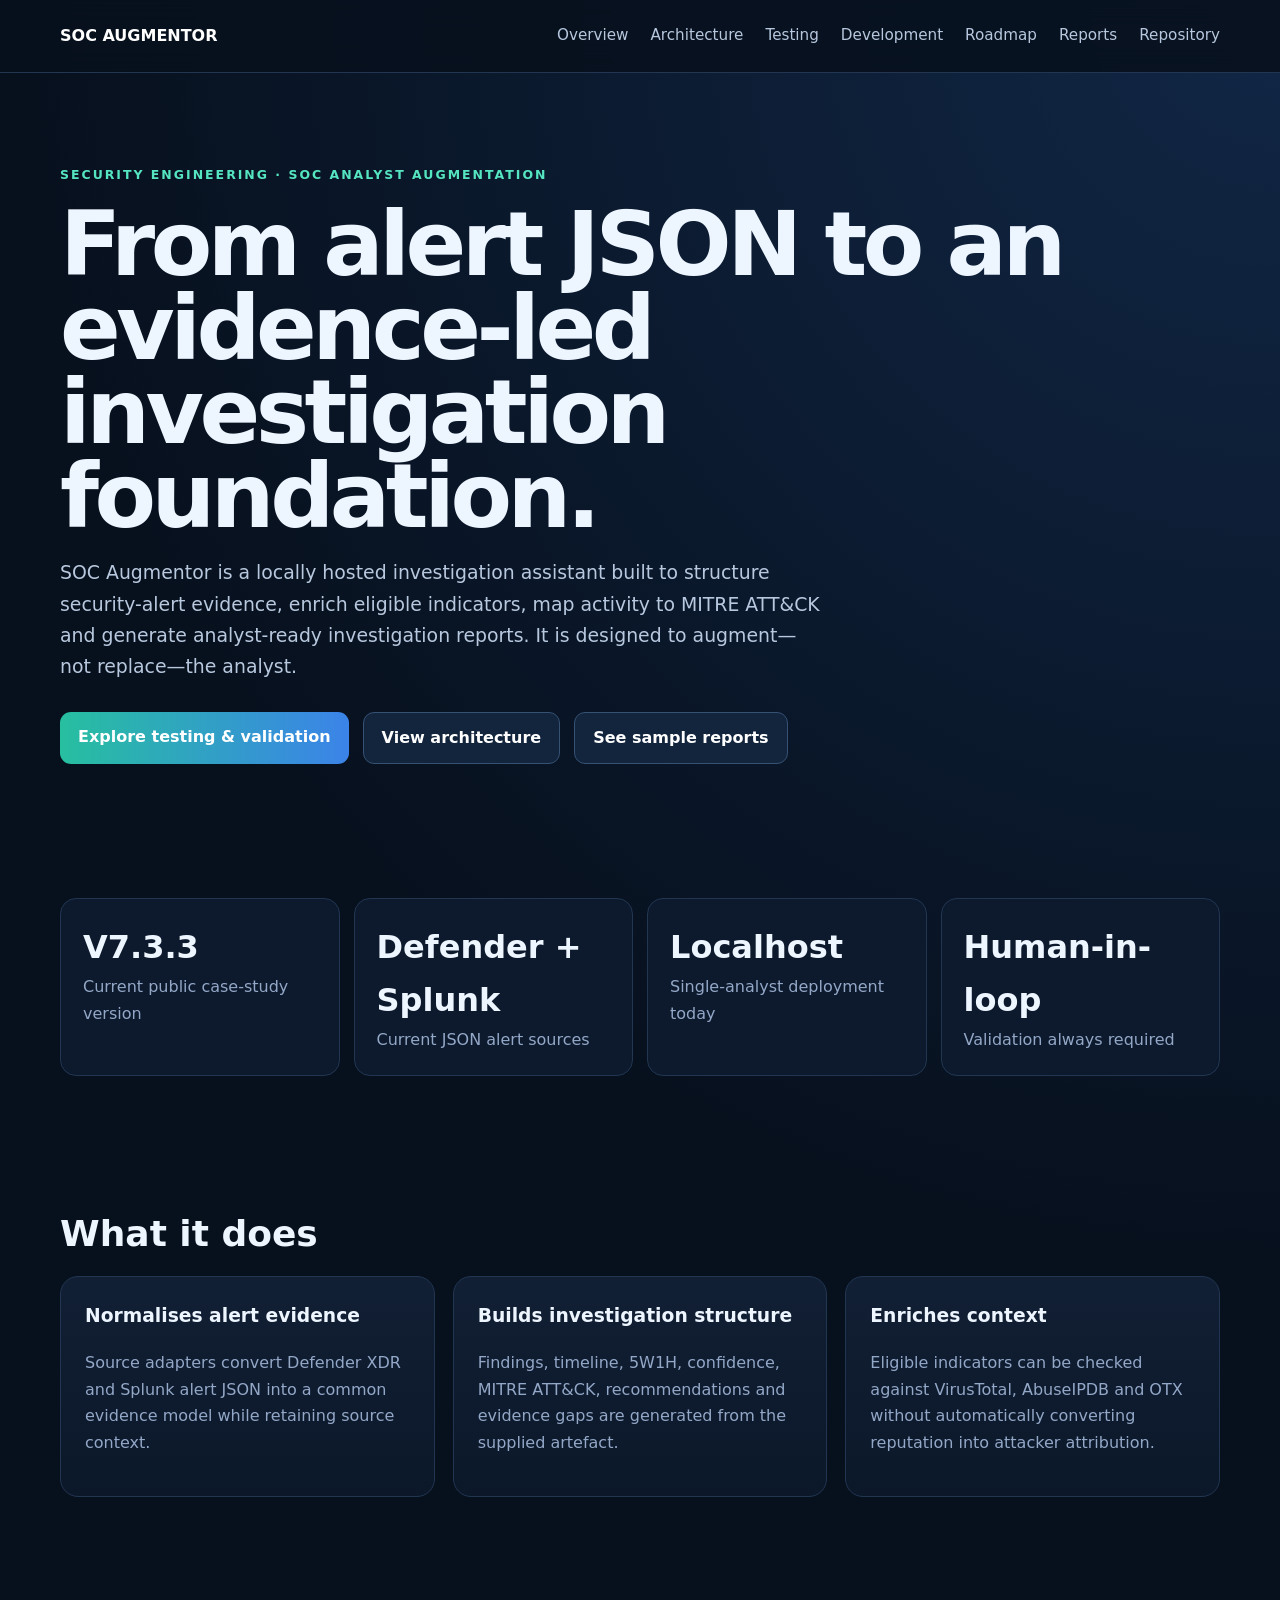
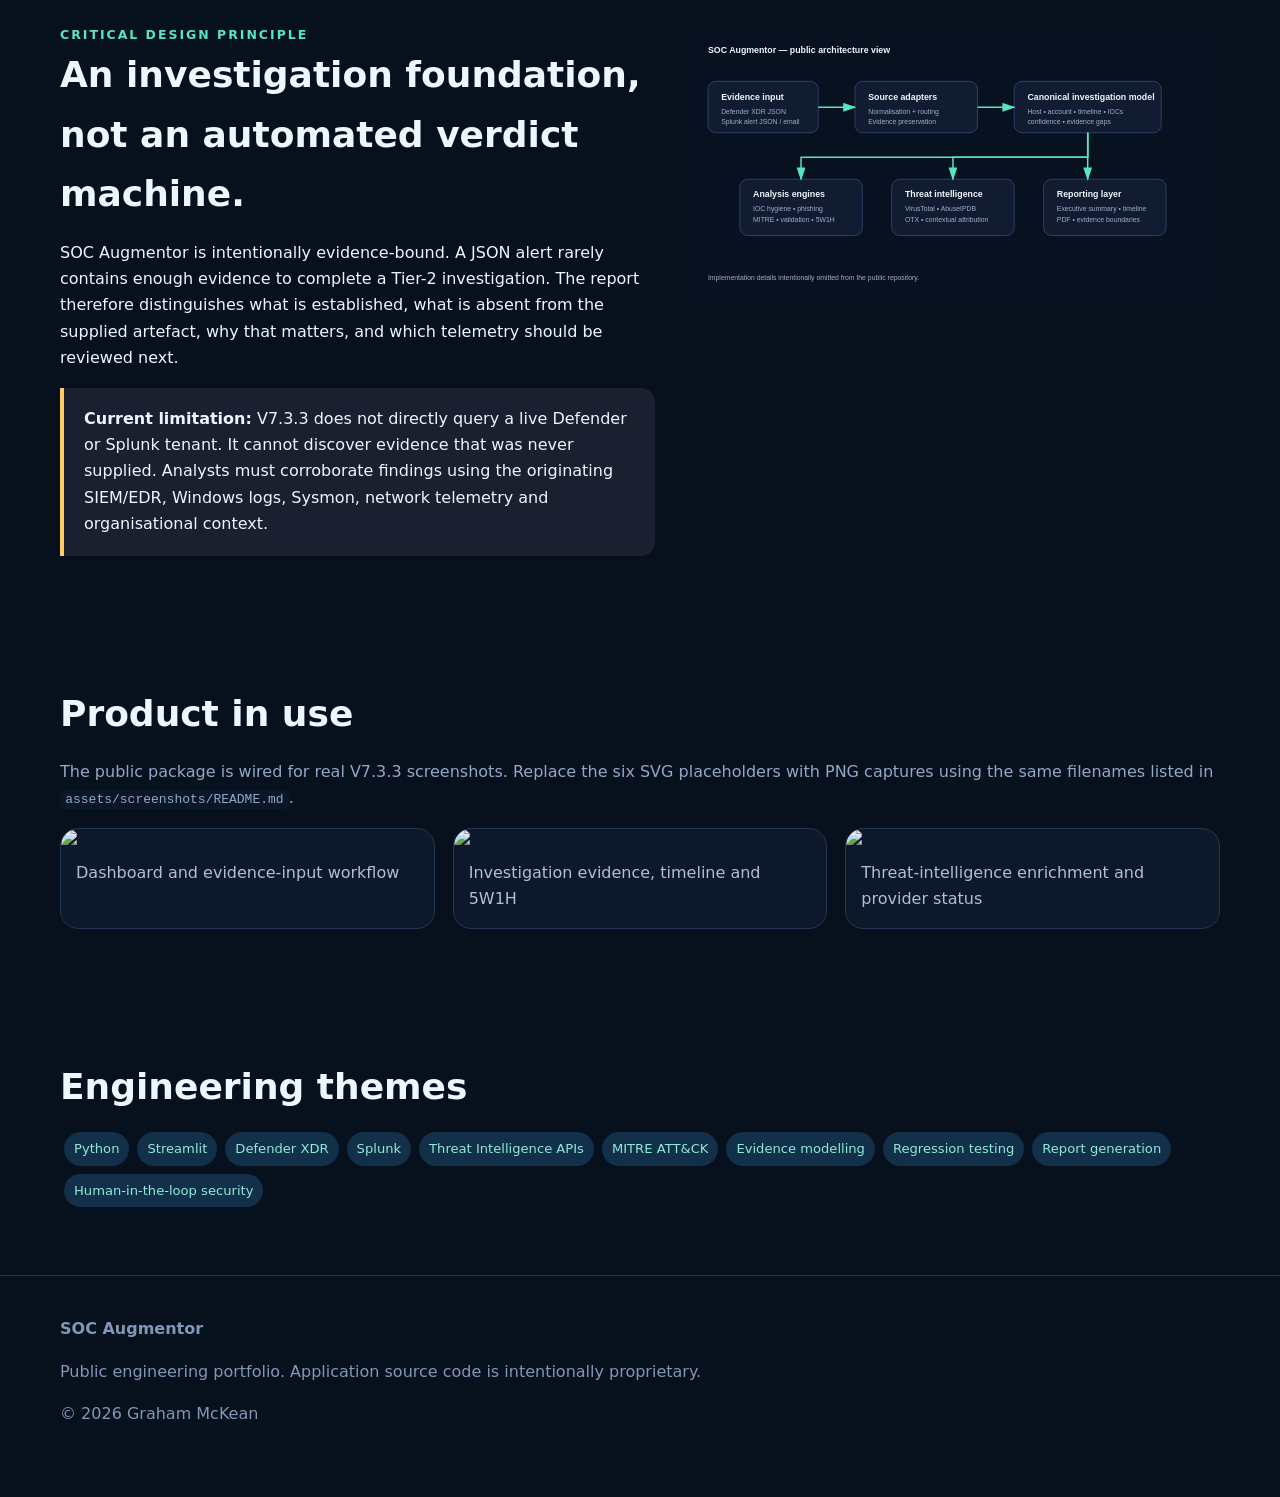
==== index.html @ 265cfcf1 "Add files via upload" ====
<!doctype html><html lang="en"><head><meta charset="utf-8"><meta name="viewport" content="width=device-width,initial-scale=1"><meta name="description" content="SOC Augmentor public engineering portfolio"><title>Overview | SOC Augmentor</title><link rel="stylesheet" href="assets/css/style.css"></head><body>
<nav><div class="wrap"><a class="brand" href="index.html">SOC AUGMENTOR</a><div class="navlinks"><a href="index.html">Overview</a><a href="architecture.html">Architecture</a><a href="testing.html">Testing</a><a href="development.html">Development</a><a href="roadmap.html">Roadmap</a><a href="reports.html">Reports</a><a href="https://github.com/grhmmckean33/soc-augmentor">Repository</a></div></div></nav>

<header class="hero"><div class="wrap"><div class="eyebrow">Security engineering · SOC analyst augmentation</div><h1>From alert JSON to an evidence-led investigation foundation.</h1><p>SOC Augmentor is a locally hosted investigation assistant built to structure security-alert evidence, enrich eligible indicators, map activity to MITRE ATT&CK and generate analyst-ready investigation reports. It is designed to augment—not replace—the analyst.</p><div class="actions"><a class="btn primary" href="testing.html">Explore testing & validation</a><a class="btn" href="architecture.html">View architecture</a><a class="btn" href="reports.html">See sample reports</a></div></div></header>
<section><div class="wrap"><div class="kpis"><div class="kpi"><b>V7.3.3</b><span class="muted">Current public case-study version</span></div><div class="kpi"><b>Defender + Splunk</b><span class="muted">Current JSON alert sources</span></div><div class="kpi"><b>Localhost</b><span class="muted">Single-analyst deployment today</span></div><div class="kpi"><b>Human-in-loop</b><span class="muted">Validation always required</span></div></div></div></section>
<section><div class="wrap"><h2 class="section-title">What it does</h2><div class="grid"><div class="card"><h3>Normalises alert evidence</h3><p class="muted">Source adapters convert Defender XDR and Splunk alert JSON into a common evidence model while retaining source context.</p></div><div class="card"><h3>Builds investigation structure</h3><p class="muted">Findings, timeline, 5W1H, confidence, MITRE ATT&CK, recommendations and evidence gaps are generated from the supplied artefact.</p></div><div class="card"><h3>Enriches context</h3><p class="muted">Eligible indicators can be checked against VirusTotal, AbuseIPDB and OTX without automatically converting reputation into attacker attribution.</p></div></div></div></section>
<section><div class="wrap"><div class="two"><div><div class="eyebrow">Critical design principle</div><h2 class="section-title">An investigation foundation, not an automated verdict machine.</h2><p>SOC Augmentor is intentionally evidence-bound. A JSON alert rarely contains enough evidence to complete a Tier-2 investigation. The report therefore distinguishes what is established, what is absent from the supplied artefact, why that matters, and which telemetry should be reviewed next.</p><div class="callout"><b>Current limitation:</b> V7.3.3 does not directly query a live Defender or Splunk tenant. It cannot discover evidence that was never supplied. Analysts must corroborate findings using the originating SIEM/EDR, Windows logs, Sysmon, network telemetry and organisational context.</div></div><img src="assets/img/architecture.svg" alt="SOC Augmentor architecture" style="width:100%"></div></div></section>
<section><div class="wrap"><h2 class="section-title">Product in use</h2><p class="muted">The public package is wired for real V7.3.3 screenshots. Replace the six SVG placeholders with PNG captures using the same filenames listed in <code>assets/screenshots/README.md</code>.</p><div class="grid"><div class="shot"><img src="assets/screenshots/01-dashboard.svg"><div class="cap">Dashboard and evidence-input workflow</div></div><div class="shot"><img src="assets/screenshots/03-investigation-tabs.svg"><div class="cap">Investigation evidence, timeline and 5W1H</div></div><div class="shot"><img src="assets/screenshots/04-threat-intel.svg"><div class="cap">Threat-intelligence enrichment and provider status</div></div></div></div></section>
<section><div class="wrap"><h2 class="section-title">Engineering themes</h2><div><span class="tag">Python</span><span class="tag">Streamlit</span><span class="tag">Defender XDR</span><span class="tag">Splunk</span><span class="tag">Threat Intelligence APIs</span><span class="tag">MITRE ATT&CK</span><span class="tag">Evidence modelling</span><span class="tag">Regression testing</span><span class="tag">Report generation</span><span class="tag">Human-in-the-loop security</span></div></div></section>

<footer class="footer"><div class="wrap"><b>SOC Augmentor</b><p>Public engineering portfolio. Application source code is intentionally proprietary.</p><span>© <span data-year></span> Graham McKean</span></div></footer><script src="assets/js/main.js"></script></body></html>
---- assets/css/style.css ----
:root{--bg:#07101d;--panel:#0e1a2d;--panel2:#121f35;--text:#edf5ff;--muted:#93a7c7;--teal:#55e6c1;--blue:#62a8ff;--line:#223652;--warn:#ffcc66}
*{box-sizing:border-box}html{scroll-behavior:smooth}body{margin:0;background:radial-gradient(circle at top right,#112746 0,#07101d 38%);color:var(--text);font-family:Inter,ui-sans-serif,system-ui,-apple-system,Segoe UI,sans-serif;line-height:1.65}
a{color:var(--teal);text-decoration:none}a:hover{color:#fff}.wrap{width:min(1160px,92%);margin:auto}
nav{position:sticky;top:0;z-index:20;background:rgba(7,16,29,.88);backdrop-filter:blur(14px);border-bottom:1px solid var(--line)}nav .wrap{display:flex;align-items:center;justify-content:space-between;min-height:72px}.brand{font-weight:800;color:#fff}.navlinks{display:flex;gap:22px;flex-wrap:wrap}.navlinks a{color:#b7c7de;font-size:.95rem}
.hero{padding:92px 0 70px}.eyebrow{color:var(--teal);text-transform:uppercase;letter-spacing:.16em;font-size:.78rem;font-weight:800}.hero h1{font-size:clamp(3rem,7vw,6.4rem);line-height:.94;letter-spacing:-.05em;margin:.18em 0}.hero p{max-width:760px;color:#b8c8de;font-size:1.18rem}.actions{display:flex;gap:14px;flex-wrap:wrap;margin-top:30px}.btn{display:inline-block;padding:12px 18px;border-radius:11px;border:1px solid #355174;background:#13243d;color:#fff;font-weight:750}.btn.primary{background:linear-gradient(90deg,#27bfa0,#3b83e8);border:0}
.grid{display:grid;grid-template-columns:repeat(3,1fr);gap:18px}.card{background:linear-gradient(180deg,rgba(18,31,53,.97),rgba(12,24,42,.97));border:1px solid var(--line);border-radius:18px;padding:24px}.card h3{margin-top:0}.muted{color:var(--muted)}section{padding:64px 0}.section-title{font-size:2.25rem;margin:0 0 12px}.kpis{display:grid;grid-template-columns:repeat(4,1fr);gap:14px}.kpi{padding:22px;border:1px solid var(--line);border-radius:16px;background:#0d1a2d}.kpi b{font-size:2rem;display:block}.tag{display:inline-block;padding:6px 10px;border-radius:999px;background:#12304a;color:#8ee9da;margin:4px;font-size:.82rem}.callout{border-left:4px solid var(--warn);background:#1a2030;padding:18px 20px;border-radius:0 14px 14px 0}.shot{background:#0d192b;border:1px solid var(--line);border-radius:18px;overflow:hidden}.shot img{width:100%;display:block}.shot .cap{padding:15px;color:#aebfd6}.two{display:grid;grid-template-columns:1.05fr .95fr;gap:26px;align-items:start}table{width:100%;border-collapse:collapse;background:#0c1829;border-radius:14px;overflow:hidden}th,td{padding:14px;border-bottom:1px solid #213451;text-align:left;vertical-align:top}th{color:#9fb6d5}.good{color:#79ebcd}.warn{color:#ffd27a}.footer{padding:40px 0 70px;border-top:1px solid var(--line);color:#8197b6}
code{background:#0b1728;padding:.15em .4em;border-radius:5px}pre{background:#081422;border:1px solid var(--line);padding:18px;border-radius:14px;overflow:auto}
@media(max-width:850px){.grid,.kpis,.two{grid-template-columns:1fr}.navlinks{display:none}.hero{padding-top:55px}}
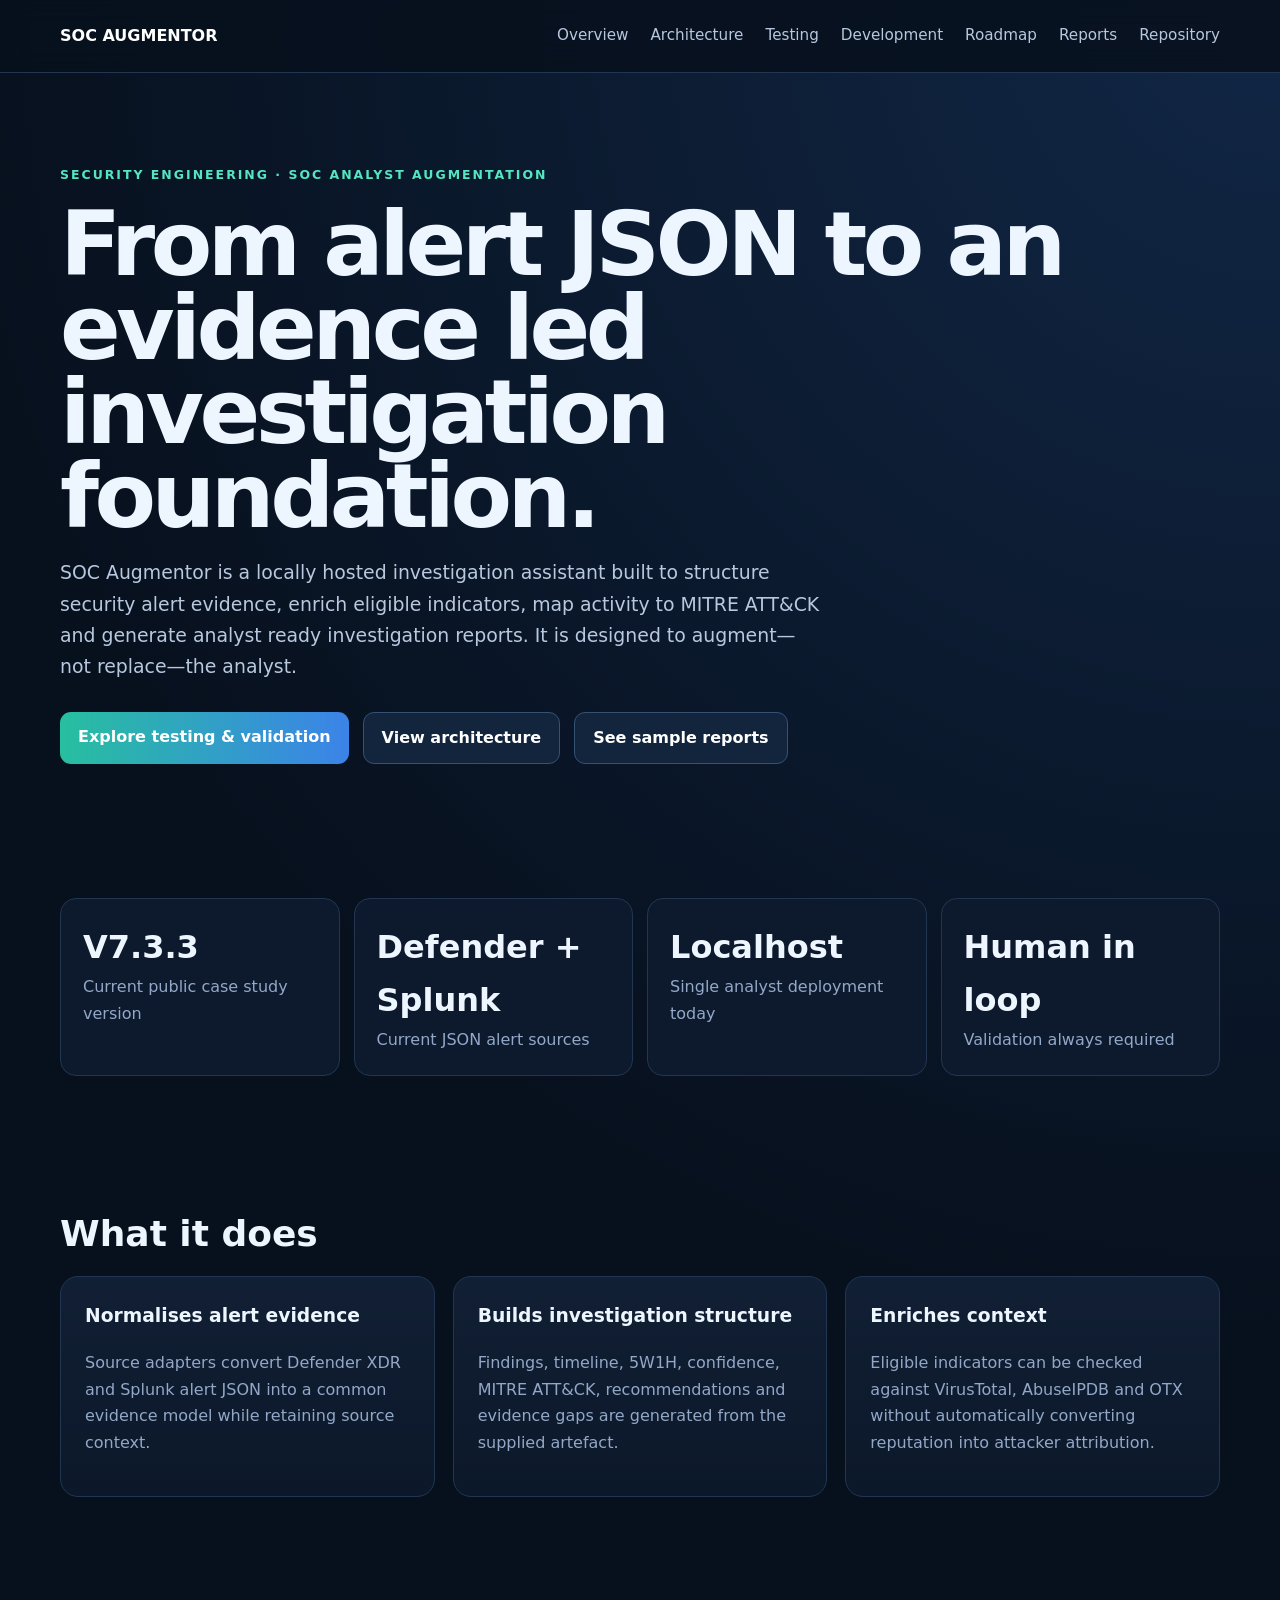
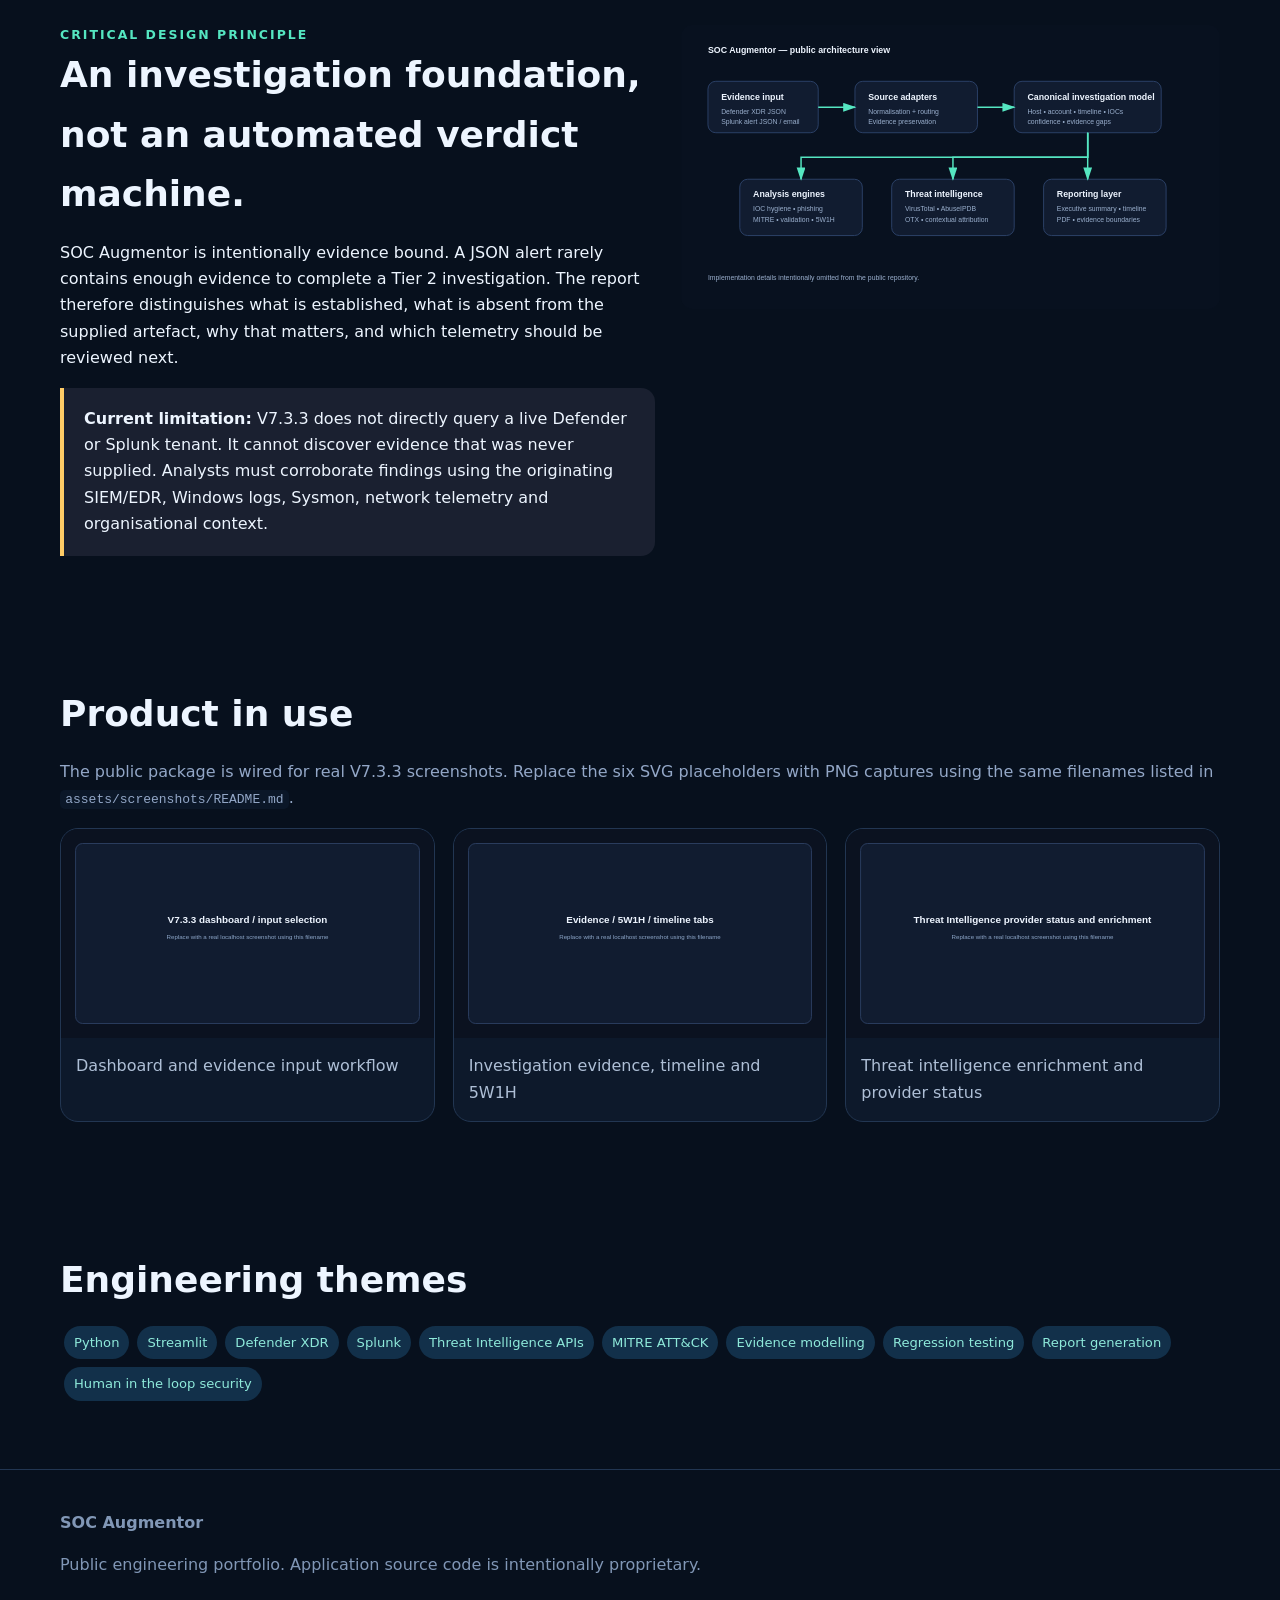
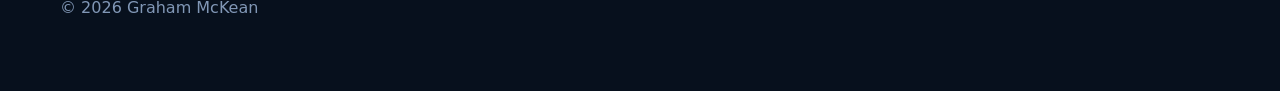
==== commit 683c40da: "Revise hero section and KPI details in index.html Updated the hero section and KPIs to improve clari" ====
--- a/index.html
+++ b/index.html
@@ -1,11 +1,11 @@
 <!doctype html><html lang="en"><head><meta charset="utf-8"><meta name="viewport" content="width=device-width,initial-scale=1"><meta name="description" content="SOC Augmentor public engineering portfolio"><title>Overview | SOC Augmentor</title><link rel="stylesheet" href="assets/css/style.css"></head><body>
 <nav><div class="wrap"><a class="brand" href="index.html">SOC AUGMENTOR</a><div class="navlinks"><a href="index.html">Overview</a><a href="architecture.html">Architecture</a><a href="testing.html">Testing</a><a href="development.html">Development</a><a href="roadmap.html">Roadmap</a><a href="reports.html">Reports</a><a href="https://github.com/grhmmckean33/soc-augmentor">Repository</a></div></div></nav>
 
-<header class="hero"><div class="wrap"><div class="eyebrow">Security engineering · SOC analyst augmentation</div><h1>From alert JSON to an evidence-led investigation foundation.</h1><p>SOC Augmentor is a locally hosted investigation assistant built to structure security-alert evidence, enrich eligible indicators, map activity to MITRE ATT&CK and generate analyst-ready investigation reports. It is designed to augment—not replace—the analyst.</p><div class="actions"><a class="btn primary" href="testing.html">Explore testing & validation</a><a class="btn" href="architecture.html">View architecture</a><a class="btn" href="reports.html">See sample reports</a></div></div></header>
-<section><div class="wrap"><div class="kpis"><div class="kpi"><b>V7.3.3</b><span class="muted">Current public case-study version</span></div><div class="kpi"><b>Defender + Splunk</b><span class="muted">Current JSON alert sources</span></div><div class="kpi"><b>Localhost</b><span class="muted">Single-analyst deployment today</span></div><div class="kpi"><b>Human-in-loop</b><span class="muted">Validation always required</span></div></div></div></section>
+<header class="hero"><div class="wrap"><div class="eyebrow">Security engineering · SOC analyst augmentation</div><h1>From alert JSON to an evidence led investigation foundation.</h1><p>SOC Augmentor is a locally hosted investigation assistant built to structure security alert evidence, enrich eligible indicators, map activity to MITRE ATT&CK and generate analyst ready investigation reports. It is designed to augment—not replace—the analyst.</p><div class="actions"><a class="btn primary" href="testing.html">Explore testing & validation</a><a class="btn" href="architecture.html">View architecture</a><a class="btn" href="reports.html">See sample reports</a></div></div></header>
+<section><div class="wrap"><div class="kpis"><div class="kpi"><b>V7.3.3</b><span class="muted">Current public case study version</span></div><div class="kpi"><b>Defender + Splunk</b><span class="muted">Current JSON alert sources</span></div><div class="kpi"><b>Localhost</b><span class="muted">Single analyst deployment today</span></div><div class="kpi"><b>Human in loop</b><span class="muted">Validation always required</span></div></div></div></section>
 <section><div class="wrap"><h2 class="section-title">What it does</h2><div class="grid"><div class="card"><h3>Normalises alert evidence</h3><p class="muted">Source adapters convert Defender XDR and Splunk alert JSON into a common evidence model while retaining source context.</p></div><div class="card"><h3>Builds investigation structure</h3><p class="muted">Findings, timeline, 5W1H, confidence, MITRE ATT&CK, recommendations and evidence gaps are generated from the supplied artefact.</p></div><div class="card"><h3>Enriches context</h3><p class="muted">Eligible indicators can be checked against VirusTotal, AbuseIPDB and OTX without automatically converting reputation into attacker attribution.</p></div></div></div></section>
-<section><div class="wrap"><div class="two"><div><div class="eyebrow">Critical design principle</div><h2 class="section-title">An investigation foundation, not an automated verdict machine.</h2><p>SOC Augmentor is intentionally evidence-bound. A JSON alert rarely contains enough evidence to complete a Tier-2 investigation. The report therefore distinguishes what is established, what is absent from the supplied artefact, why that matters, and which telemetry should be reviewed next.</p><div class="callout"><b>Current limitation:</b> V7.3.3 does not directly query a live Defender or Splunk tenant. It cannot discover evidence that was never supplied. Analysts must corroborate findings using the originating SIEM/EDR, Windows logs, Sysmon, network telemetry and organisational context.</div></div><img src="assets/img/architecture.svg" alt="SOC Augmentor architecture" style="width:100%"></div></div></section>
-<section><div class="wrap"><h2 class="section-title">Product in use</h2><p class="muted">The public package is wired for real V7.3.3 screenshots. Replace the six SVG placeholders with PNG captures using the same filenames listed in <code>assets/screenshots/README.md</code>.</p><div class="grid"><div class="shot"><img src="assets/screenshots/01-dashboard.svg"><div class="cap">Dashboard and evidence-input workflow</div></div><div class="shot"><img src="assets/screenshots/03-investigation-tabs.svg"><div class="cap">Investigation evidence, timeline and 5W1H</div></div><div class="shot"><img src="assets/screenshots/04-threat-intel.svg"><div class="cap">Threat-intelligence enrichment and provider status</div></div></div></div></section>
-<section><div class="wrap"><h2 class="section-title">Engineering themes</h2><div><span class="tag">Python</span><span class="tag">Streamlit</span><span class="tag">Defender XDR</span><span class="tag">Splunk</span><span class="tag">Threat Intelligence APIs</span><span class="tag">MITRE ATT&CK</span><span class="tag">Evidence modelling</span><span class="tag">Regression testing</span><span class="tag">Report generation</span><span class="tag">Human-in-the-loop security</span></div></div></section>
+<section><div class="wrap"><div class="two"><div><div class="eyebrow">Critical design principle</div><h2 class="section-title">An investigation foundation, not an automated verdict machine.</h2><p>SOC Augmentor is intentionally evidence bound. A JSON alert rarely contains enough evidence to complete a Tier 2 investigation. The report therefore distinguishes what is established, what is absent from the supplied artefact, why that matters, and which telemetry should be reviewed next.</p><div class="callout"><b>Current limitation:</b> V7.3.3 does not directly query a live Defender or Splunk tenant. It cannot discover evidence that was never supplied. Analysts must corroborate findings using the originating SIEM/EDR, Windows logs, Sysmon, network telemetry and organisational context.</div></div><img src="assets/img/architecture.svg" alt="SOC Augmentor architecture" style="width:100%"></div></div></section>
+<section><div class="wrap"><h2 class="section-title">Product in use</h2><p class="muted">The public package is wired for real V7.3.3 screenshots. Replace the six SVG placeholders with PNG captures using the same filenames listed in <code>assets/screenshots/README.md</code>.</p><div class="grid"><div class="shot"><img src="assets/screenshots/01-dashboard.svg"><div class="cap">Dashboard and evidence input workflow</div></div><div class="shot"><img src="assets/screenshots/03-investigation-tabs.svg"><div class="cap">Investigation evidence, timeline and 5W1H</div></div><div class="shot"><img src="assets/screenshots/04-threat-intel.svg"><div class="cap">Threat intelligence enrichment and provider status</div></div></div></div></section>
+<section><div class="wrap"><h2 class="section-title">Engineering themes</h2><div><span class="tag">Python</span><span class="tag">Streamlit</span><span class="tag">Defender XDR</span><span class="tag">Splunk</span><span class="tag">Threat Intelligence APIs</span><span class="tag">MITRE ATT&CK</span><span class="tag">Evidence modelling</span><span class="tag">Regression testing</span><span class="tag">Report generation</span><span class="tag">Human in the loop security</span></div></div></section>
 
-<footer class="footer"><div class="wrap"><b>SOC Augmentor</b><p>Public engineering portfolio. Application source code is intentionally proprietary.</p><span>© <span data-year></span> Graham McKean</span></div></footer><script src="assets/js/main.js"></script></body></html>+<footer class="footer"><div class="wrap"><b>SOC Augmentor</b><p>Public engineering portfolio. Application source code is intentionally proprietary.</p><span>© <span data-year></span> Graham McKean</span></div></footer><script src="assets/js/main.js"></script></body></html>
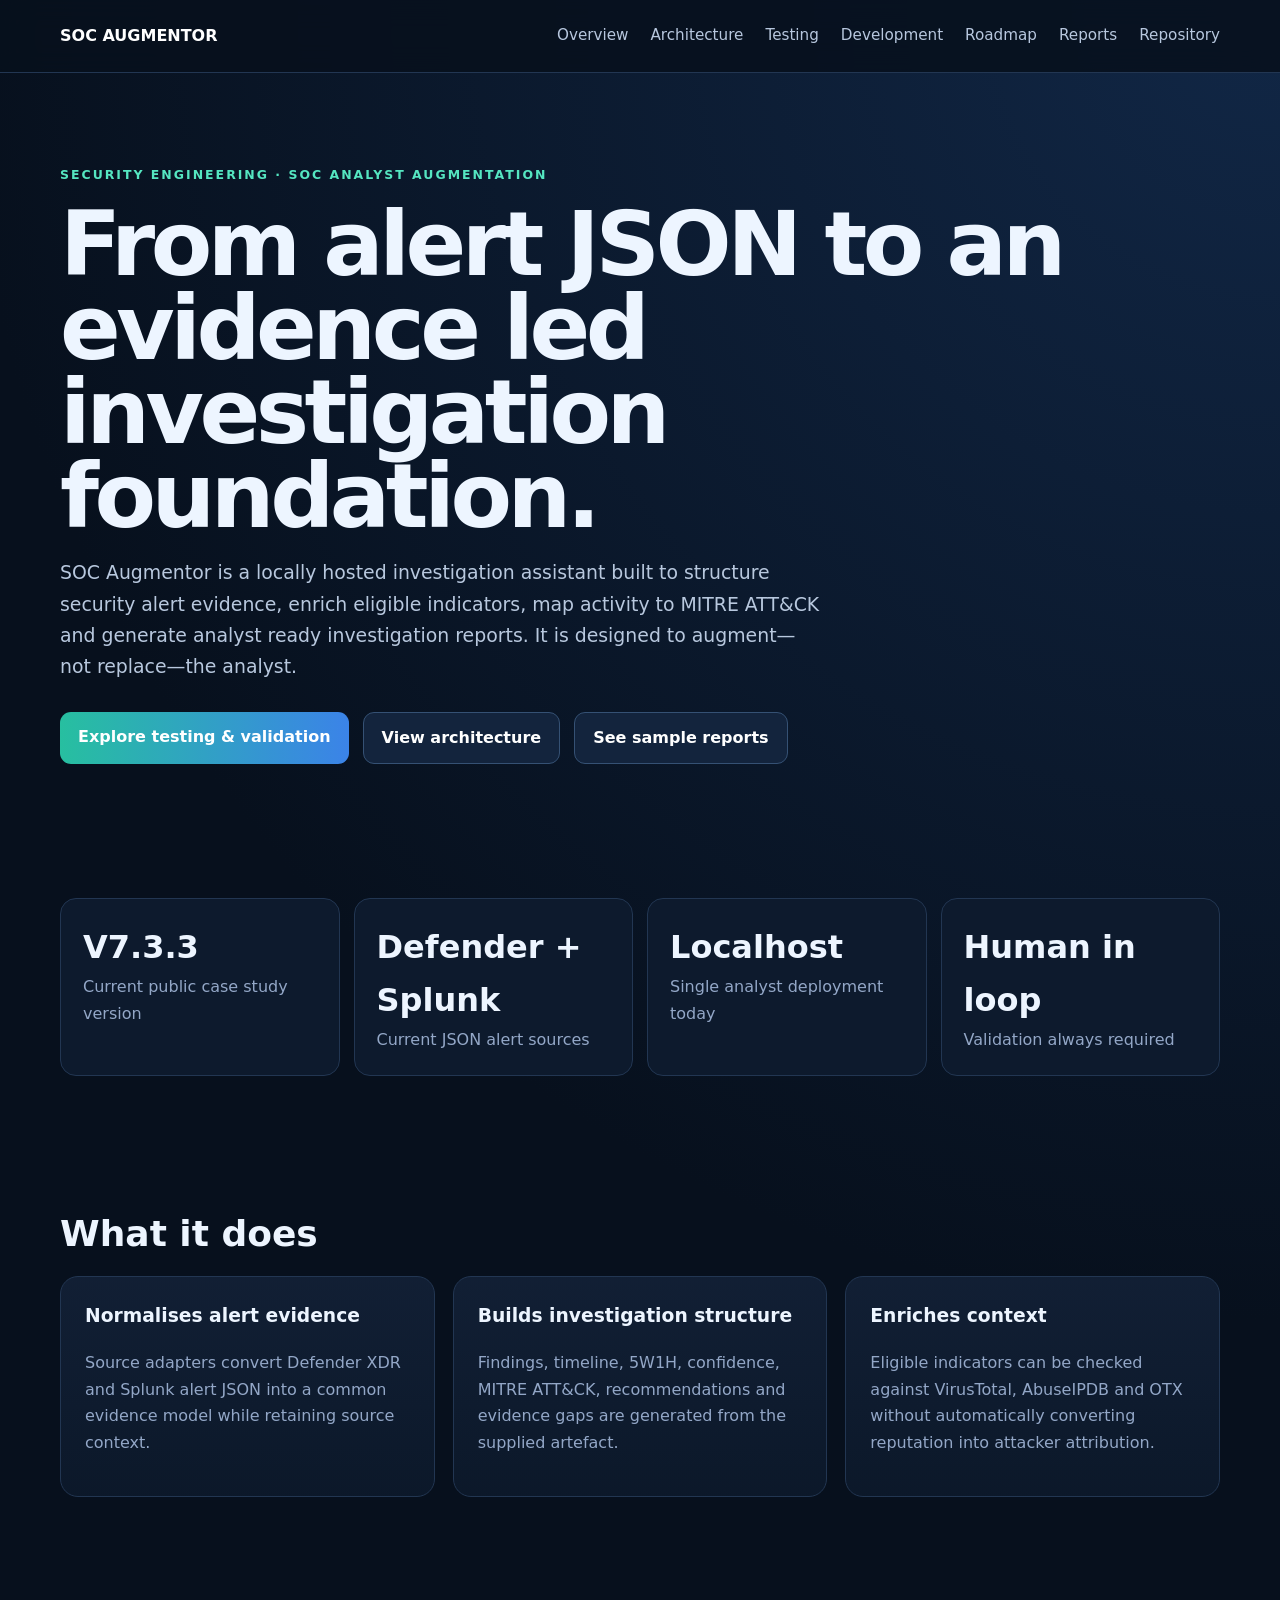
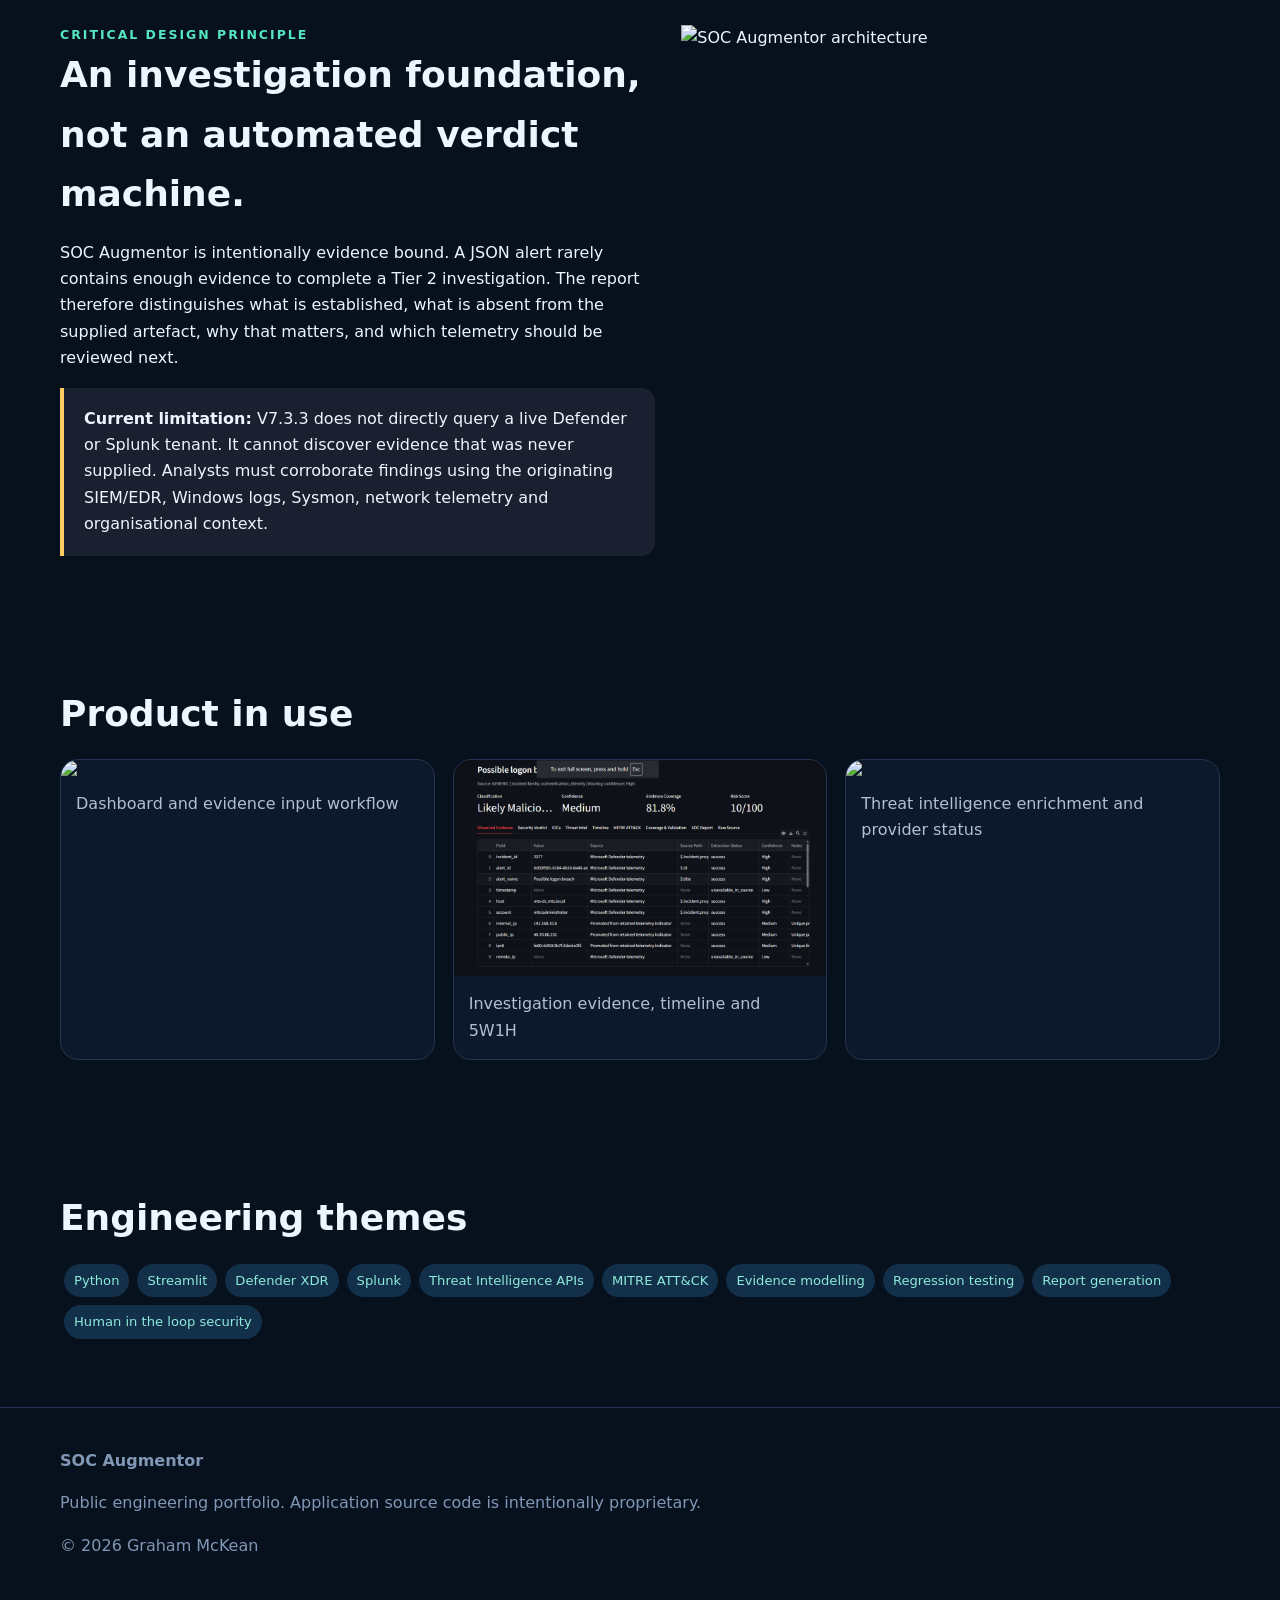
==== commit 2b438f67: "Replace SVG images with PNG and update content Updated product images to PNG format and added new co" ====
--- a/index.html
+++ b/index.html
@@ -1,11 +1,16 @@
+
+
+
+
+
 <!doctype html><html lang="en"><head><meta charset="utf-8"><meta name="viewport" content="width=device-width,initial-scale=1"><meta name="description" content="SOC Augmentor public engineering portfolio"><title>Overview | SOC Augmentor</title><link rel="stylesheet" href="assets/css/style.css"></head><body>
 <nav><div class="wrap"><a class="brand" href="index.html">SOC AUGMENTOR</a><div class="navlinks"><a href="index.html">Overview</a><a href="architecture.html">Architecture</a><a href="testing.html">Testing</a><a href="development.html">Development</a><a href="roadmap.html">Roadmap</a><a href="reports.html">Reports</a><a href="https://github.com/grhmmckean33/soc-augmentor">Repository</a></div></div></nav>
 
 <header class="hero"><div class="wrap"><div class="eyebrow">Security engineering · SOC analyst augmentation</div><h1>From alert JSON to an evidence led investigation foundation.</h1><p>SOC Augmentor is a locally hosted investigation assistant built to structure security alert evidence, enrich eligible indicators, map activity to MITRE ATT&CK and generate analyst ready investigation reports. It is designed to augment—not replace—the analyst.</p><div class="actions"><a class="btn primary" href="testing.html">Explore testing & validation</a><a class="btn" href="architecture.html">View architecture</a><a class="btn" href="reports.html">See sample reports</a></div></div></header>
 <section><div class="wrap"><div class="kpis"><div class="kpi"><b>V7.3.3</b><span class="muted">Current public case study version</span></div><div class="kpi"><b>Defender + Splunk</b><span class="muted">Current JSON alert sources</span></div><div class="kpi"><b>Localhost</b><span class="muted">Single analyst deployment today</span></div><div class="kpi"><b>Human in loop</b><span class="muted">Validation always required</span></div></div></div></section>
 <section><div class="wrap"><h2 class="section-title">What it does</h2><div class="grid"><div class="card"><h3>Normalises alert evidence</h3><p class="muted">Source adapters convert Defender XDR and Splunk alert JSON into a common evidence model while retaining source context.</p></div><div class="card"><h3>Builds investigation structure</h3><p class="muted">Findings, timeline, 5W1H, confidence, MITRE ATT&CK, recommendations and evidence gaps are generated from the supplied artefact.</p></div><div class="card"><h3>Enriches context</h3><p class="muted">Eligible indicators can be checked against VirusTotal, AbuseIPDB and OTX without automatically converting reputation into attacker attribution.</p></div></div></div></section>
-<section><div class="wrap"><div class="two"><div><div class="eyebrow">Critical design principle</div><h2 class="section-title">An investigation foundation, not an automated verdict machine.</h2><p>SOC Augmentor is intentionally evidence bound. A JSON alert rarely contains enough evidence to complete a Tier 2 investigation. The report therefore distinguishes what is established, what is absent from the supplied artefact, why that matters, and which telemetry should be reviewed next.</p><div class="callout"><b>Current limitation:</b> V7.3.3 does not directly query a live Defender or Splunk tenant. It cannot discover evidence that was never supplied. Analysts must corroborate findings using the originating SIEM/EDR, Windows logs, Sysmon, network telemetry and organisational context.</div></div><img src="assets/img/architecture.svg" alt="SOC Augmentor architecture" style="width:100%"></div></div></section>
-<section><div class="wrap"><h2 class="section-title">Product in use</h2><p class="muted">The public package is wired for real V7.3.3 screenshots. Replace the six SVG placeholders with PNG captures using the same filenames listed in <code>assets/screenshots/README.md</code>.</p><div class="grid"><div class="shot"><img src="assets/screenshots/01-dashboard.svg"><div class="cap">Dashboard and evidence input workflow</div></div><div class="shot"><img src="assets/screenshots/03-investigation-tabs.svg"><div class="cap">Investigation evidence, timeline and 5W1H</div></div><div class="shot"><img src="assets/screenshots/04-threat-intel.svg"><div class="cap">Threat intelligence enrichment and provider status</div></div></div></div></section>
+<section><div class="wrap"><div class="two"><div><div class="eyebrow">Critical design principle</div><h2 class="section-title">An investigation foundation, not an automated verdict machine.</h2><p>SOC Augmentor is intentionally evidence bound. A JSON alert rarely contains enough evidence to complete a Tier 2 investigation. The report therefore distinguishes what is established, what is absent from the supplied artefact, why that matters, and which telemetry should be reviewed next.</p><div class="callout"><b>Current limitation:</b> V7.3.3 does not directly query a live Defender or Splunk tenant. It cannot discover evidence that was never supplied. Analysts must corroborate findings using the originating SIEM/EDR, Windows logs, Sysmon, network telemetry and organisational context.</div></div><img src="assets/img/architecture.png" alt="SOC Augmentor architecture" style="width:100%"></div></div></section>
+<section><div class="wrap"><h2 class="section-title">Product in use</h2><p class="muted"></p><div class="grid"><div class="shot"><img src="assets/screenshots/01-dashboard.png"><div class="cap">Dashboard and evidence input workflow</div></div><div class="shot"><img src="assets/screenshots/03-investigation-tabs.png"><div class="cap">Investigation evidence, timeline and 5W1H</div></div><div class="shot"><img src="assets/screenshots/04-threat-intel.png"><div class="cap">Threat intelligence enrichment and provider status</div></div></div></div></section>
 <section><div class="wrap"><h2 class="section-title">Engineering themes</h2><div><span class="tag">Python</span><span class="tag">Streamlit</span><span class="tag">Defender XDR</span><span class="tag">Splunk</span><span class="tag">Threat Intelligence APIs</span><span class="tag">MITRE ATT&CK</span><span class="tag">Evidence modelling</span><span class="tag">Regression testing</span><span class="tag">Report generation</span><span class="tag">Human in the loop security</span></div></div></section>
 
 <footer class="footer"><div class="wrap"><b>SOC Augmentor</b><p>Public engineering portfolio. Application source code is intentionally proprietary.</p><span>© <span data-year></span> Graham McKean</span></div></footer><script src="assets/js/main.js"></script></body></html>
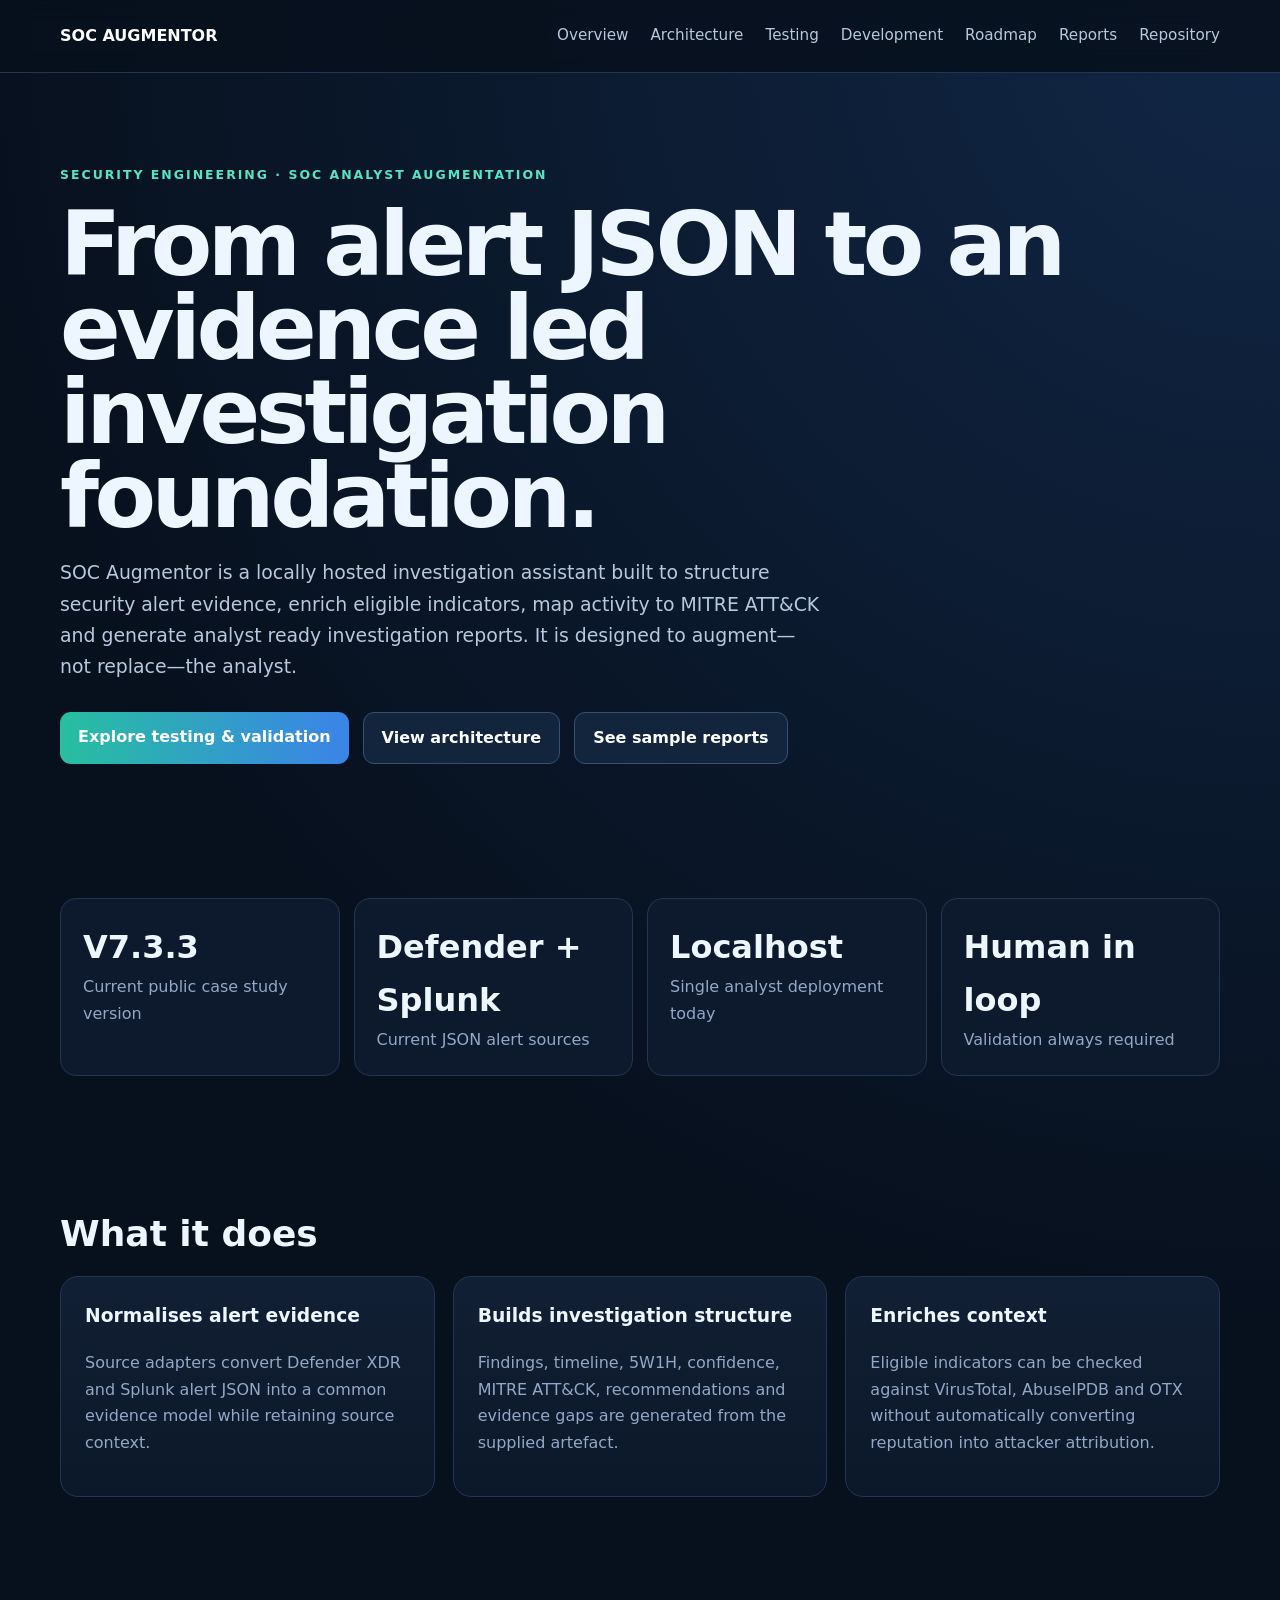
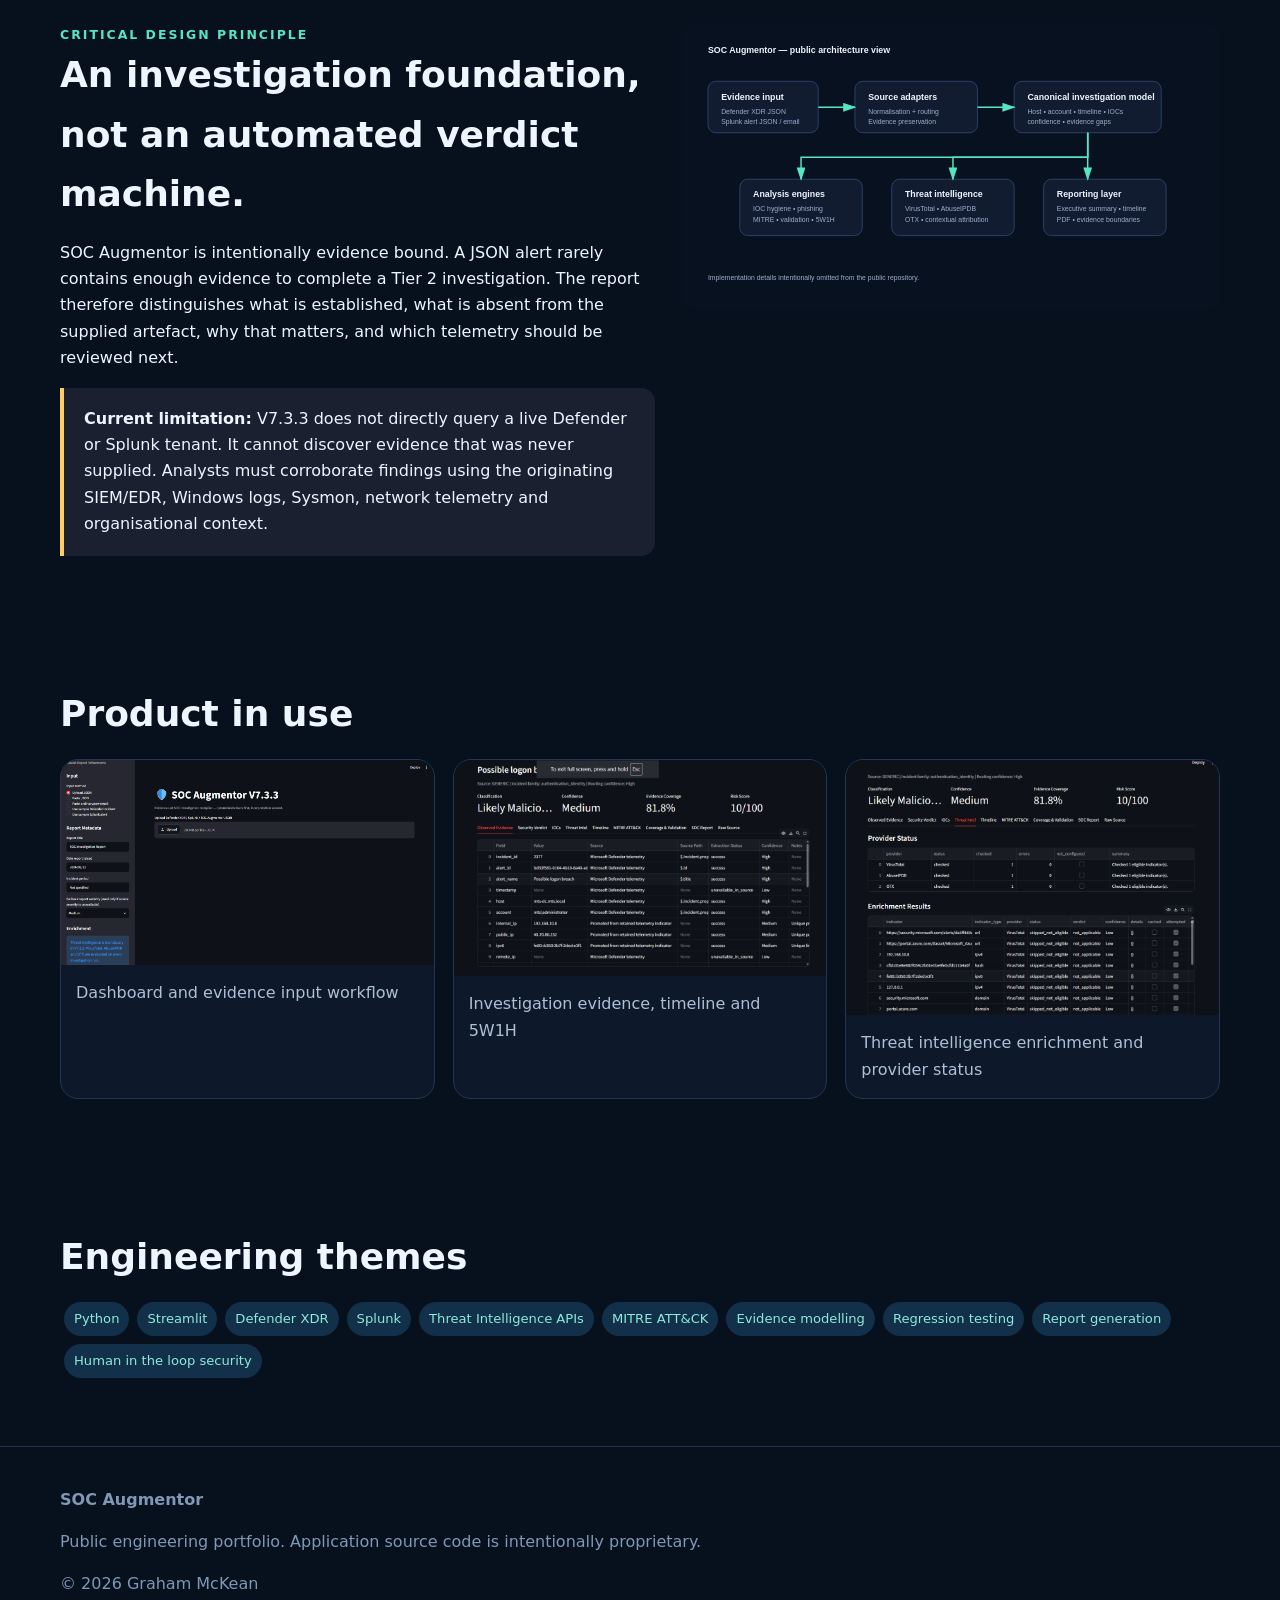
==== commit d64a5c32: "Add critical design principle section to index.html Added a new section highlighting critical design" ====
--- a/index.html
+++ b/index.html
@@ -1,15 +1,10 @@
-
-
-
-
-
 <!doctype html><html lang="en"><head><meta charset="utf-8"><meta name="viewport" content="width=device-width,initial-scale=1"><meta name="description" content="SOC Augmentor public engineering portfolio"><title>Overview | SOC Augmentor</title><link rel="stylesheet" href="assets/css/style.css"></head><body>
 <nav><div class="wrap"><a class="brand" href="index.html">SOC AUGMENTOR</a><div class="navlinks"><a href="index.html">Overview</a><a href="architecture.html">Architecture</a><a href="testing.html">Testing</a><a href="development.html">Development</a><a href="roadmap.html">Roadmap</a><a href="reports.html">Reports</a><a href="https://github.com/grhmmckean33/soc-augmentor">Repository</a></div></div></nav>
 
 <header class="hero"><div class="wrap"><div class="eyebrow">Security engineering · SOC analyst augmentation</div><h1>From alert JSON to an evidence led investigation foundation.</h1><p>SOC Augmentor is a locally hosted investigation assistant built to structure security alert evidence, enrich eligible indicators, map activity to MITRE ATT&CK and generate analyst ready investigation reports. It is designed to augment—not replace—the analyst.</p><div class="actions"><a class="btn primary" href="testing.html">Explore testing & validation</a><a class="btn" href="architecture.html">View architecture</a><a class="btn" href="reports.html">See sample reports</a></div></div></header>
 <section><div class="wrap"><div class="kpis"><div class="kpi"><b>V7.3.3</b><span class="muted">Current public case study version</span></div><div class="kpi"><b>Defender + Splunk</b><span class="muted">Current JSON alert sources</span></div><div class="kpi"><b>Localhost</b><span class="muted">Single analyst deployment today</span></div><div class="kpi"><b>Human in loop</b><span class="muted">Validation always required</span></div></div></div></section>
 <section><div class="wrap"><h2 class="section-title">What it does</h2><div class="grid"><div class="card"><h3>Normalises alert evidence</h3><p class="muted">Source adapters convert Defender XDR and Splunk alert JSON into a common evidence model while retaining source context.</p></div><div class="card"><h3>Builds investigation structure</h3><p class="muted">Findings, timeline, 5W1H, confidence, MITRE ATT&CK, recommendations and evidence gaps are generated from the supplied artefact.</p></div><div class="card"><h3>Enriches context</h3><p class="muted">Eligible indicators can be checked against VirusTotal, AbuseIPDB and OTX without automatically converting reputation into attacker attribution.</p></div></div></div></section>
-<section><div class="wrap"><div class="two"><div><div class="eyebrow">Critical design principle</div><h2 class="section-title">An investigation foundation, not an automated verdict machine.</h2><p>SOC Augmentor is intentionally evidence bound. A JSON alert rarely contains enough evidence to complete a Tier 2 investigation. The report therefore distinguishes what is established, what is absent from the supplied artefact, why that matters, and which telemetry should be reviewed next.</p><div class="callout"><b>Current limitation:</b> V7.3.3 does not directly query a live Defender or Splunk tenant. It cannot discover evidence that was never supplied. Analysts must corroborate findings using the originating SIEM/EDR, Windows logs, Sysmon, network telemetry and organisational context.</div></div><img src="assets/img/architecture.png" alt="SOC Augmentor architecture" style="width:100%"></div></div></section>
+<section><div class="wrap"><div class="two"><div><div class="eyebrow">Critical design principle</div><h2 class="section-title">An investigation foundation, not an automated verdict machine.</h2><p>SOC Augmentor is intentionally evidence bound. A JSON alert rarely contains enough evidence to complete a Tier 2 investigation. The report therefore distinguishes what is established, what is absent from the supplied artefact, why that matters, and which telemetry should be reviewed next.</p><div class="callout"><b>Current limitation:</b> V7.3.3 does not directly query a live Defender or Splunk tenant. It cannot discover evidence that was never supplied. Analysts must corroborate findings using the originating SIEM/EDR, Windows logs, Sysmon, network telemetry and organisational context.</div></div><img src="assets/img/architecture.svg" alt="SOC Augmentor architecture" style="width:100%"></div></div></section>
 <section><div class="wrap"><h2 class="section-title">Product in use</h2><p class="muted"></p><div class="grid"><div class="shot"><img src="assets/screenshots/01-dashboard.png"><div class="cap">Dashboard and evidence input workflow</div></div><div class="shot"><img src="assets/screenshots/03-investigation-tabs.png"><div class="cap">Investigation evidence, timeline and 5W1H</div></div><div class="shot"><img src="assets/screenshots/04-threat-intel.png"><div class="cap">Threat intelligence enrichment and provider status</div></div></div></div></section>
 <section><div class="wrap"><h2 class="section-title">Engineering themes</h2><div><span class="tag">Python</span><span class="tag">Streamlit</span><span class="tag">Defender XDR</span><span class="tag">Splunk</span><span class="tag">Threat Intelligence APIs</span><span class="tag">MITRE ATT&CK</span><span class="tag">Evidence modelling</span><span class="tag">Regression testing</span><span class="tag">Report generation</span><span class="tag">Human in the loop security</span></div></div></section>
 
